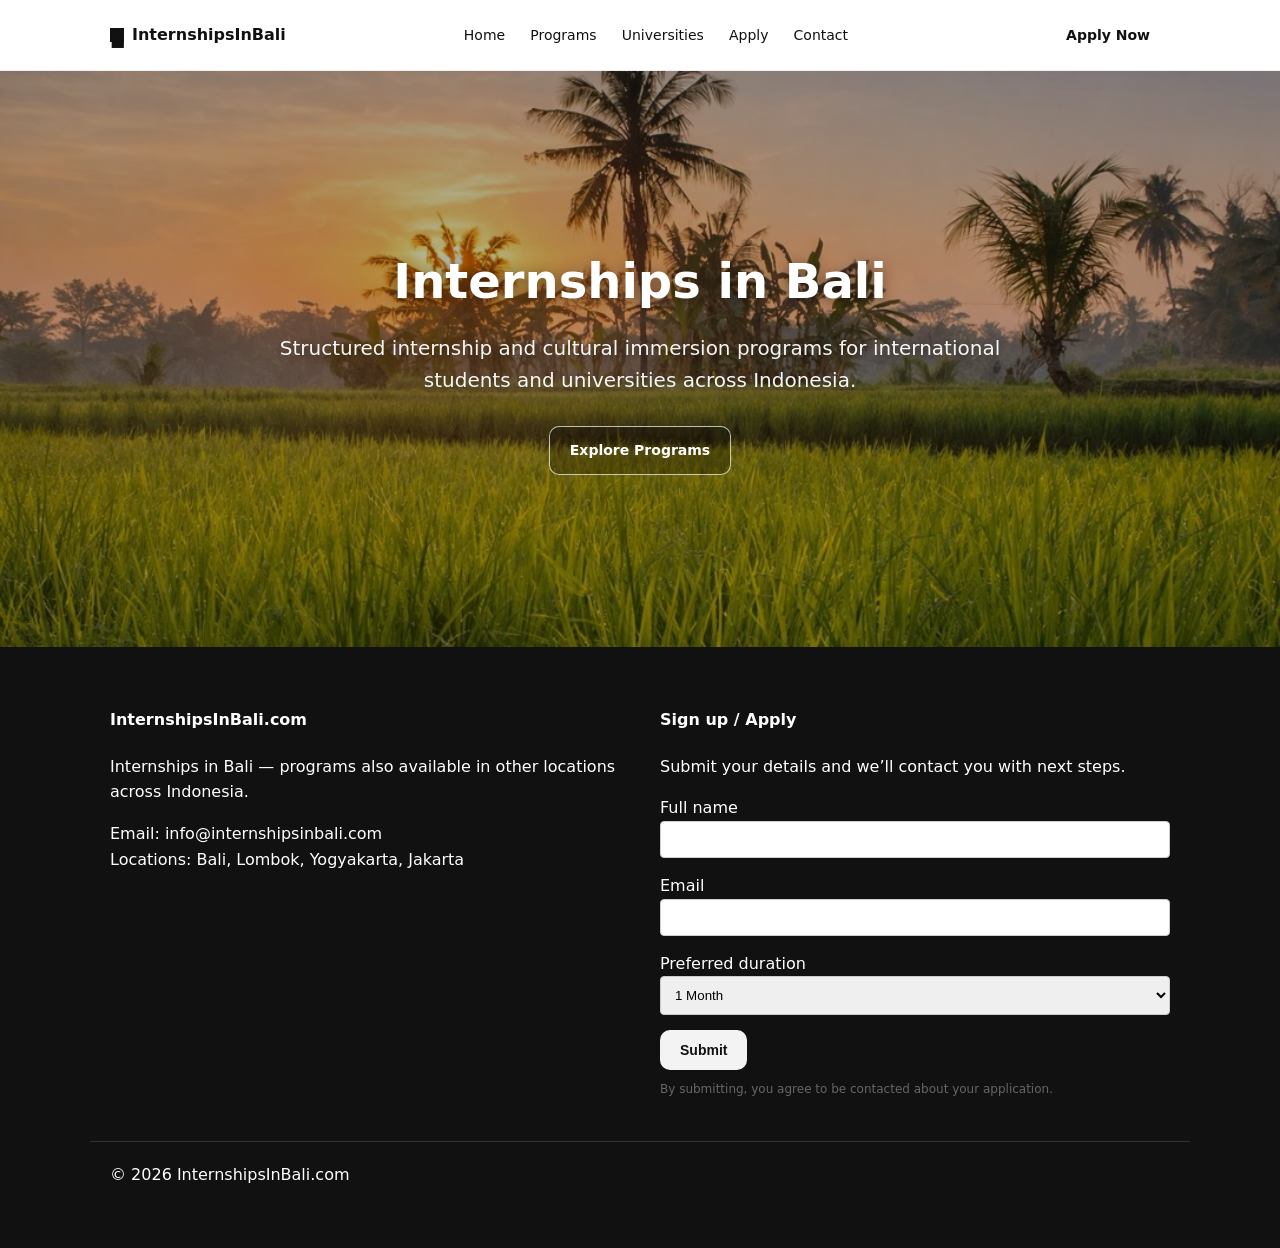
==== index.html @ 492c783b "Rename templates/index.html to index.html" ====
<!doctype html>
<html lang="en">
<head>
  <meta charset="utf-8" />
  <meta name="viewport" content="width=device-width,initial-scale=1" />
  <title>Internships in Bali</title>
  <meta name="description" content="{{ description or 'Structured internship and cultural immersion programs in Bali and across Indonesia.' }}" />
  <link rel="stylesheet" href="/static/css/site.css">
</head>
<body>

  <header class="site-header">
    <div class="container header-inner">
      <a class="brand" href="index.html">
        <span class="brand-mark">■</span>
        <span class="brand-text">InternshipsInBali</span>
      </a>

      <nav class="nav">
        <a href="index.html">Home</a>
        <a href="programs.html">Programs</a>
        <a href="universities.html">Universities</a>
        <a href="apply.html">Apply</a>
        <a href="#contact">Contact</a>
      </nav>

     <div class="nav-cta">
        <a class="btn btn-primary" href="apply.html">Apply Now</a>
     </div>
  </header>

  <main>
  <section class="hero">
  <div class="hero-content container">
    <h1>Internships in Bali</h1>

    <p class="lead">
      Structured internship and cultural immersion programs for international
      students and universities across Indonesia.
    </p>

    <div class="hero-actions">
      <a class="btn btn-ghost" href="programs.html">Explore Programs</a>
    </div>
  </div>
</section>
    
 </main>

  <footer class="site-footer" id="contact">
    <div class="container footer-grid">
      <div>
        <h4>InternshipsInBali.com</h4>
        <p class="muted">
          Internships in Bali — programs also available in other locations across Indonesia.
        </p>
        <p class="muted">
          Email: <a href="mailto:info@internshipsinbali.com">info@internshipsinbali.com</a><br/>
          Locations: Bali, Lombok, Yogyakarta, Jakarta
        </p>
      </div>

      <div>
        <h4>Sign up / Apply</h4>
        <p class="muted">Submit your details and we’ll contact you with next steps.</p>

        <!-- Site-wide signup form (appears on every page) -->
        <form class="form" method="post" action="{{ url_for('apply') }}">
          <div class="form-row">
            <label>Full name</label>
            <input name="full_name" type="text" required />
          </div>
          <div class="form-row">
            <label>Email</label>
            <input name="email" type="email" required />
          </div>
          <div class="form-row">
            <label>Preferred duration</label>
            <select name="duration">
              <option value="1-month">1 Month</option>
              <option value="4-months">4 Months</option>
              <option value="6-months">6 Months</option>
            </select>
          </div>
          <button class="btn btn-primary" type="submit">Submit</button>
          <p class="fineprint">By submitting, you agree to be contacted about your application.</p>
        </form>
      </div>
    </div>

    <div class="container footer-bottom">
      <span class="muted">© 2026 InternshipsInBali.com
    </div>
  </footer>

</body>
</html>
---- static/css/site.css ----
/* -----------------------------
   Base
----------------------------- */
* {
  box-sizing: border-box;
}

body {
  margin: 0;
  font-family: system-ui, -apple-system, BlinkMacSystemFont, "Segoe UI", sans-serif;
  color: #111;
  line-height: 1.6;
  background: #fff;
}

a {
  color: inherit;
  text-decoration: none;
}

h1, h2, h3, h4 {
  margin-top: 0;
  font-weight: 600;
}

p {
  margin: 0 0 1em;
}

/* -----------------------------
   Layout
----------------------------- */
.container {
  max-width: 1100px;
  margin: 0 auto;
  padding: 0 20px;
}

.section {
  padding: 70px 0;
}

.section.alt {
  background: #fafafa;
}

.page-head {
  padding: 80px 0 40px;
  background: #f7f7f7;
}

/* -----------------------------
   Header & Navigation
----------------------------- */
.site-header {
  border-bottom: 1px solid #eee;
  background: #fff;
  position: sticky;
  top: 0;
  z-index: 100;
}

.header-inner {
  display: flex;
  align-items: center;
  justify-content: space-between;
  height: 70px;
}

.brand {
  display: flex;
  align-items: center;
  font-weight: 600;
}

.brand-mark {
  display: inline-block;
  width: 14px;
  height: 14px;
  background: #111;
  margin-right: 8px;
}

.nav a {
  margin: 0 10px;
  font-size: 14px;
  padding: 6px 0;
}

.nav a.active {
  border-bottom: 2px solid #111;
}

.nav-cta {
  margin-left: 20px;
}

/* -----------------------------
   Buttons
----------------------------- */
.btn {
  display: inline-block;
  padding: 10px 16px;
  border-radius: 4px;
  font-size: 14px;
  cursor: pointer;
}

.btn-primary {
  background: #111;
  color: #fff;
  border: none;
}

.btn-ghost {
  border: 1px solid #111;
  background: transparent;
}

/* -----------------------------
   HERO (Home Page)
----------------------------- */

.hero {
  position: relative;
  min-height: 64vh;

  background-image: url("/static/images/bali-sunrise-hero.jpg");
  background-size: cover;
  background-repeat: no-repeat;

  /* show sky + palms instead of only rice */
  background-position: center 30%;

  display: flex;
  align-items: center;
  justify-content: center;
}

.hero::before {
  content: "";
  position: absolute;
  inset: 0;

  /* lighter, cinematic overlay */
  background: linear-gradient(
    rgba(0,0,0,0.35),
    rgba(0,0,0,0.18)
  );
}

.hero-content {
  position: relative;
  z-index: 2;

  max-width: 900px;
  padding: 0 20px;

  text-align: center;
  color: #ffffff;
}

.hero h1 {
  font-size: clamp(36px, 4.5vw, 56px);
  margin-bottom: 12px;
  color: #ffffff;
  text-shadow: 0 3px 14px rgba(0,0,0,0.45);
}

.hero p {
  font-size: clamp(16px, 2vw, 20px);
  max-width: 760px;
  margin: 0 auto 26px;
  color: #ffffff;
  opacity: 0.95;
  text-shadow: 0 2px 10px rgba(0,0,0,0.35);
}
/* =============================
   HERO CTA CLEANUP
   ============================= */

/* keep hero buttons centered (and prevent “drifting right”) */
.hero-actions,
.hero .hero-actions{
  display: flex;
  justify-content: center;
  align-items: center;
  gap: 14px;
  flex-wrap: wrap;
  width: 100%;
}

/* if a hero button is absolutely positioned, force it back into normal flow */
.hero a.btn-apply,
.hero .apply-now,
.hero .hero-apply,
.hero .btn-apply{
  position: static !important;
  margin: 0 !important;
}

/* optional: hide the hero Apply button completely (safe even if it doesn’t exist) */
.hero a[href*="apply"],
.hero .btn-apply,
.hero .apply-now{
  display: none !important;
}

/* -----------------------------
   HERO BUTTONS
----------------------------- */

.hero-actions {
  display: flex;
  justify-content: center;
  gap: 14px;
  flex-wrap: wrap;
}

.btn {
  padding: 12px 20px;
  border-radius: 10px;
  font-weight: 600;
  transition: all 0.2s ease;
}

.btn-primary {
  background: rgba(255,255,255,0.95);
  color: #111;
}

.btn-primary:hover {
  background: #ffffff;
}

.btn-ghost,
.btn-secondary {
  background: rgba(0,0,0,0.25);
  color: #ffffff;
  border: 1px solid rgba(255,255,255,0.7);
}

.btn-ghost:hover,
.btn-secondary:hover {
  background: rgba(0,0,0,0.4);
}

/* -----------------------------
   MOBILE TWEAKS
----------------------------- */

@media (max-width: 768px) {
  .hero {
    min-height: 72vh;
    background-position: center 40%;
  }
}
.hero h1 {
  font-size: 48px;
}

.hero h2 {
  font-size: 22px;
  font-weight: 400;
  margin-top: 10px;
}

.lead {
  font-size: 18px;
  max-width: 700px;
}

.hero-actions {
  margin-top: 30px;
}

/* -----------------------------
   Cards & Grids
----------------------------- */
.cards {
  display: grid;
  grid-template-columns: repeat(auto-fit, minmax(240px, 1fr));
  gap: 20px;
}

.card {
  padding: 20px;
  border: 1px solid #eee;
  border-radius: 6px;
  background: #fff;
}

.grid2 {
  display: grid;
  grid-template-columns: 1fr 1fr;
  gap: 40px;
}

/* -----------------------------
   Lists & Steps
----------------------------- */
.bullets {
  padding-left: 20px;
}

.steps {
  padding-left: 20px;
}

.steps li {
  margin-bottom: 10px;
}

/* -----------------------------
   Forms
----------------------------- */
.form {
  max-width: 520px;
}

.form-wide {
  max-width: 700px;
}

.form-row {
  margin-bottom: 15px;
}

.form input,
.form select,
.form textarea {
  width: 100%;
  padding: 10px;
  border: 1px solid #ccc;
  border-radius: 4px;
}

.form textarea {
  resize: vertical;
}

.form-inline {
  display: flex;
  gap: 10px;
  flex-wrap: wrap;
}

.form-inline input,
.form-inline select {
  flex: 1;
}

.fineprint {
  font-size: 12px;
  color: #666;
  margin-top: 10px;
}

/* -----------------------------
   Callouts
----------------------------- */
.callout {
  display: flex;
  align-items: center;
  justify-content: space-between;
  padding: 25px;
  border: 1px solid #eee;
  border-radius: 6px;
  gap: 20px;
  background: #fff;
}

/* -----------------------------
   Footer
----------------------------- */
.site-footer {
  background: #111;
  color: #fff;
  padding: 60px 0;
}

.footer-grid {
  display: grid;
  grid-template-columns: 1fr 1fr;
  gap: 40px;
}

.footer-bottom {
  margin-top: 30px;
  border-top: 1px solid #333;
  padding-top: 20px;
}

.site-footer a {
  color: #fff;
}

/* -----------------------------
   Responsive
----------------------------- */
@media (max-width: 768px) {
  .grid2 {
    grid-template-columns: 1fr;
  }

  .footer-grid {
    grid-template-columns: 1fr;
  }

  .hero h1 {
    font-size: 36px;
  }
}
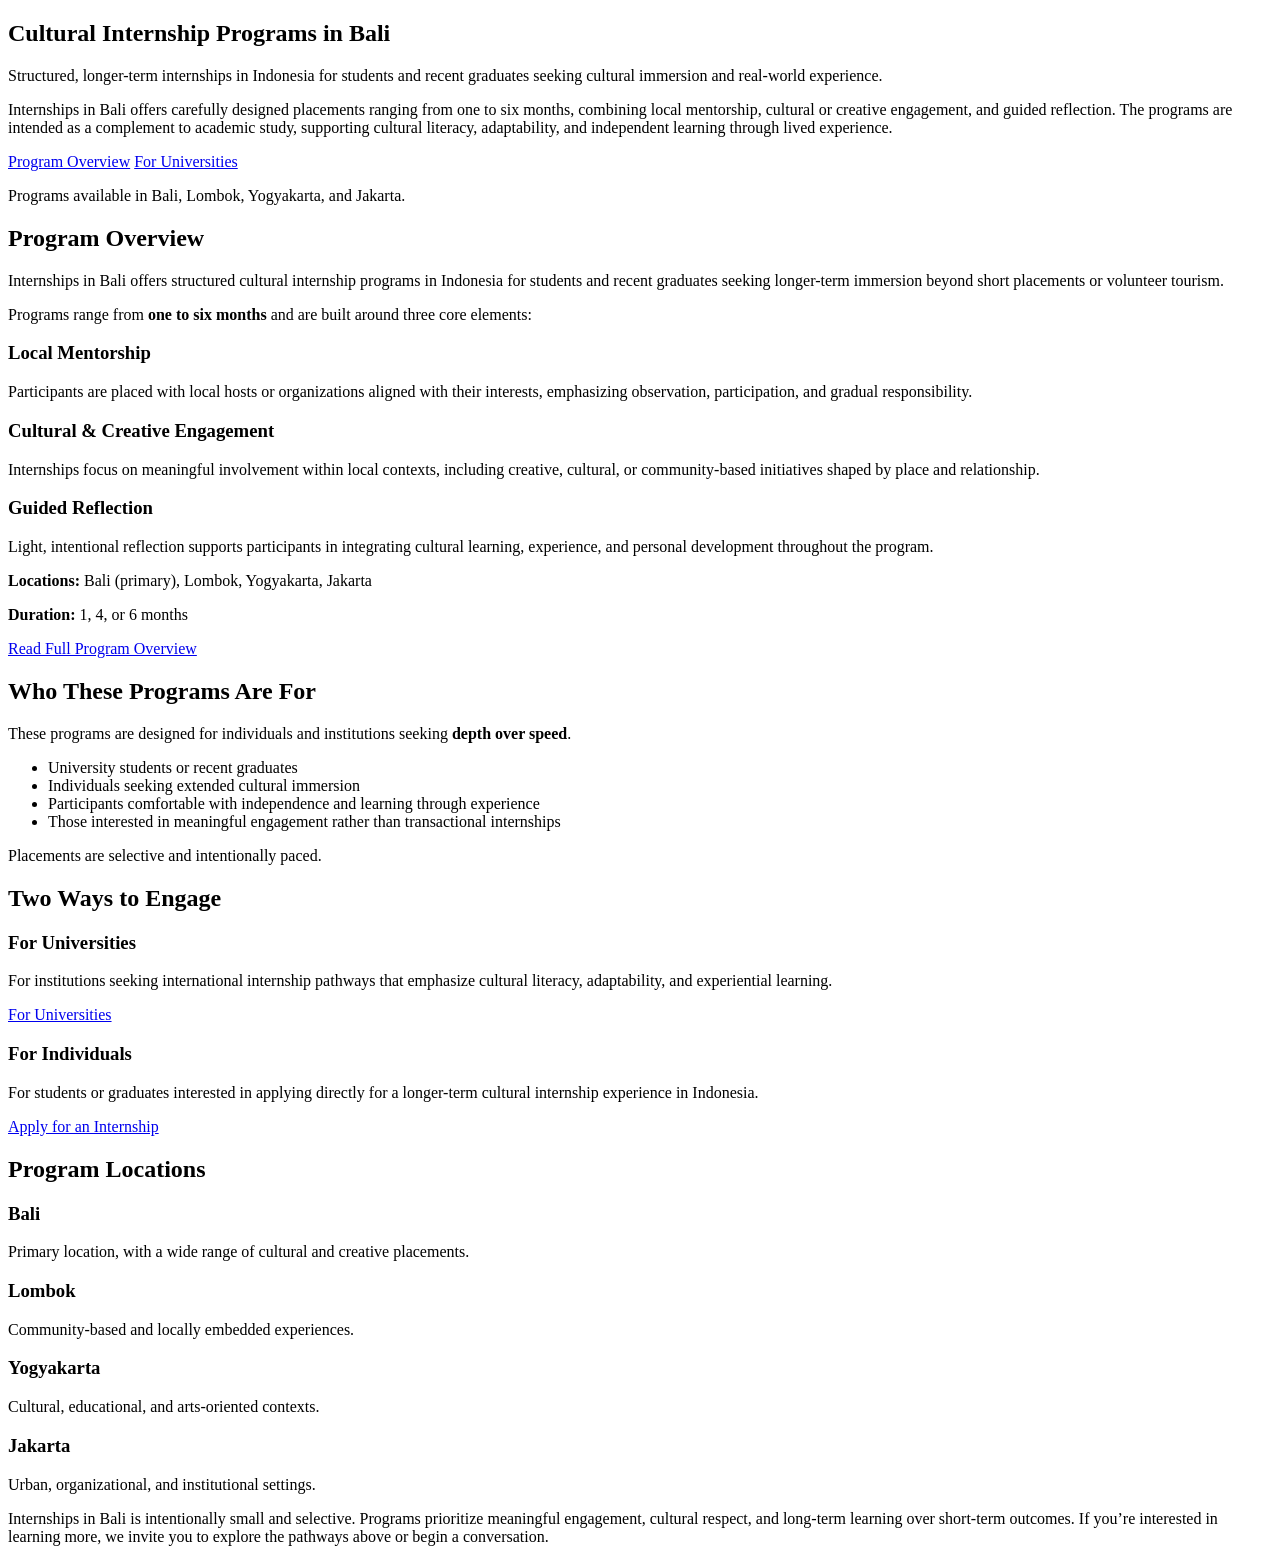
==== commit 753deee7: "Update index.html" ====
--- a/index.html
+++ b/index.html
@@ -1,97 +1,185 @@
+<!-- FILE: index.html
+     Static HTML homepage for Internships in Bali
+     Replace the links (program-overview.html, universities.html, apply.html) with your real filenames/paths.
+-->
 <!doctype html>
 <html lang="en">
 <head>
   <meta charset="utf-8" />
-  <meta name="viewport" content="width=device-width,initial-scale=1" />
+  <meta name="viewport" content="width=device-width, initial-scale=1" />
   <title>Internships in Bali</title>
-  <meta name="description" content="{{ description or 'Structured internship and cultural immersion programs in Bali and across Indonesia.' }}" />
-  <link rel="stylesheet" href="/static/css/site.css">
+  <meta name="description" content="Structured, longer-term cultural internships in Indonesia for students and recent graduates seeking cultural immersion and real-world experience." />
+
+  <!-- CSS: adjust path if your css folder is different -->
+  <link rel="stylesheet" href="static/css/internships.css" />
 </head>
+
 <body>
 
-  <header class="site-header">
-    <div class="container header-inner">
-      <a class="brand" href="index.html">
-        <span class="brand-mark">■</span>
-        <span class="brand-text">InternshipsInBali</span>
-      </a>
+  <main class="iib-home">
 
-      <nav class="nav">
-        <a href="index.html">Home</a>
-        <a href="programs.html">Programs</a>
-        <a href="universities.html">Universities</a>
-        <a href="apply.html">Apply</a>
-        <a href="#contact">Contact</a>
-      </nav>
+    <!-- HERO / ABOVE THE FOLD -->
+    <section class="iib-hero">
+      <div class="iib-container iib-hero__inner">
+        <h1 class="iib-hero__title">Cultural Internship Programs in Bali</h1>
 
-     <div class="nav-cta">
-        <a class="btn btn-primary" href="apply.html">Apply Now</a>
-     </div>
-  </header>
+        <p class="iib-hero__subtitle">
+          Structured, longer-term internships in Indonesia for students and recent graduates seeking cultural immersion and real-world experience.
+        </p>
 
-  <main>
-  <section class="hero">
-  <div class="hero-content container">
-    <h1>Internships in Bali</h1>
+        <p class="iib-hero__lead">
+          Internships in Bali offers carefully designed placements ranging from one to six months, combining local mentorship,
+          cultural or creative engagement, and guided reflection. The programs are intended as a complement to academic study,
+          supporting cultural literacy, adaptability, and independent learning through lived experience.
+        </p>
 
-    <p class="lead">
-      Structured internship and cultural immersion programs for international
-      students and universities across Indonesia.
-    </p>
+        <div class="iib-hero__cta">
+          <a class="iib-btn iib-btn--primary" href="program-overview.html">Program Overview</a>
+          <a class="iib-btn iib-btn--secondary" href="universities.html">For Universities</a>
+        </div>
 
-    <div class="hero-actions">
-      <a class="btn btn-ghost" href="programs.html">Explore Programs</a>
-    </div>
-  </div>
-</section>
-    
- </main>
-
-  <footer class="site-footer" id="contact">
-    <div class="container footer-grid">
-      <div>
-        <h4>InternshipsInBali.com</h4>
-        <p class="muted">
-          Internships in Bali — programs also available in other locations across Indonesia.
-        </p>
-        <p class="muted">
-          Email: <a href="mailto:info@internshipsinbali.com">info@internshipsinbali.com</a><br/>
-          Locations: Bali, Lombok, Yogyakarta, Jakarta
+        <p class="iib-hero__micro">
+          Programs available in Bali, Lombok, Yogyakarta, and Jakarta.
         </p>
       </div>
+    </section>
 
-      <div>
-        <h4>Sign up / Apply</h4>
-        <p class="muted">Submit your details and we’ll contact you with next steps.</p>
+    <!-- PROGRAM OVERVIEW (HOMEPAGE PREVIEW) -->
+    <section class="iib-section">
+      <div class="iib-container">
+        <h2 class="iib-h2">Program Overview</h2>
 
-        <!-- Site-wide signup form (appears on every page) -->
-        <form class="form" method="post" action="{{ url_for('apply') }}">
-          <div class="form-row">
-            <label>Full name</label>
-            <input name="full_name" type="text" required />
+        <p class="iib-p">
+          Internships in Bali offers structured cultural internship programs in Indonesia for students and recent graduates seeking longer-term immersion
+          beyond short placements or volunteer tourism.
+        </p>
+
+        <p class="iib-p">
+          Programs range from <strong>one to six months</strong> and are built around three core elements:
+        </p>
+
+        <div class="iib-cards">
+          <article class="iib-card">
+            <h3 class="iib-h3">Local Mentorship</h3>
+            <p class="iib-p">
+              Participants are placed with local hosts or organizations aligned with their interests, emphasizing observation, participation,
+              and gradual responsibility.
+            </p>
+          </article>
+
+          <article class="iib-card">
+            <h3 class="iib-h3">Cultural &amp; Creative Engagement</h3>
+            <p class="iib-p">
+              Internships focus on meaningful involvement within local contexts, including creative, cultural, or community-based initiatives shaped by place and relationship.
+            </p>
+          </article>
+
+          <article class="iib-card">
+            <h3 class="iib-h3">Guided Reflection</h3>
+            <p class="iib-p">
+              Light, intentional reflection supports participants in integrating cultural learning, experience, and personal development throughout the program.
+            </p>
+          </article>
+        </div>
+
+        <div class="iib-meta">
+          <p class="iib-meta__line"><strong>Locations:</strong> Bali (primary), Lombok, Yogyakarta, Jakarta</p>
+          <p class="iib-meta__line"><strong>Duration:</strong> 1, 4, or 6 months</p>
+        </div>
+
+        <div class="iib-actions">
+          <a class="iib-btn iib-btn--primary" href="program-overview.html">Read Full Program Overview</a>
+        </div>
+      </div>
+    </section>
+
+    <!-- WHO THESE PROGRAMS ARE FOR -->
+    <section class="iib-section iib-section--alt">
+      <div class="iib-container">
+        <h2 class="iib-h2">Who These Programs Are For</h2>
+
+        <p class="iib-p">
+          These programs are designed for individuals and institutions seeking <strong>depth over speed</strong>.
+        </p>
+
+        <ul class="iib-list">
+          <li>University students or recent graduates</li>
+          <li>Individuals seeking extended cultural immersion</li>
+          <li>Participants comfortable with independence and learning through experience</li>
+          <li>Those interested in meaningful engagement rather than transactional internships</li>
+        </ul>
+
+        <p class="iib-p">
+          Placements are selective and intentionally paced.
+        </p>
+      </div>
+    </section>
+
+    <!-- TWO PATHWAYS -->
+    <section class="iib-section">
+      <div class="iib-container">
+        <h2 class="iib-h2">Two Ways to Engage</h2>
+
+        <div class="iib-split">
+          <div class="iib-split__panel">
+            <h3 class="iib-h3">For Universities</h3>
+            <p class="iib-p">
+              For institutions seeking international internship pathways that emphasize cultural literacy, adaptability, and experiential learning.
+            </p>
+            <a class="iib-btn iib-btn--secondary" href="universities.html">For Universities</a>
           </div>
-          <div class="form-row">
-            <label>Email</label>
-            <input name="email" type="email" required />
+
+          <div class="iib-split__panel">
+            <h3 class="iib-h3">For Individuals</h3>
+            <p class="iib-p">
+              For students or graduates interested in applying directly for a longer-term cultural internship experience in Indonesia.
+            </p>
+            <a class="iib-btn iib-btn--primary" href="apply.html">Apply for an Internship</a>
           </div>
-          <div class="form-row">
-            <label>Preferred duration</label>
-            <select name="duration">
-              <option value="1-month">1 Month</option>
-              <option value="4-months">4 Months</option>
-              <option value="6-months">6 Months</option>
-            </select>
+        </div>
+      </div>
+    </section>
+
+    <!-- LOCATIONS SNAPSHOT -->
+    <section class="iib-section iib-section--alt">
+      <div class="iib-container">
+        <h2 class="iib-h2">Program Locations</h2>
+
+        <div class="iib-locations">
+          <div class="iib-location">
+            <h3 class="iib-h3">Bali</h3>
+            <p class="iib-p">Primary location, with a wide range of cultural and creative placements.</p>
           </div>
-          <button class="btn btn-primary" type="submit">Submit</button>
-          <p class="fineprint">By submitting, you agree to be contacted about your application.</p>
-        </form>
+
+          <div class="iib-location">
+            <h3 class="iib-h3">Lombok</h3>
+            <p class="iib-p">Community-based and locally embedded experiences.</p>
+          </div>
+
+          <div class="iib-location">
+            <h3 class="iib-h3">Yogyakarta</h3>
+            <p class="iib-p">Cultural, educational, and arts-oriented contexts.</p>
+          </div>
+
+          <div class="iib-location">
+            <h3 class="iib-h3">Jakarta</h3>
+            <p class="iib-p">Urban, organizational, and institutional settings.</p>
+          </div>
+        </div>
       </div>
-    </div>
+    </section>
 
-    <div class="container footer-bottom">
-      <span class="muted">© 2026 InternshipsInBali.com
-    </div>
-  </footer>
+    <!-- CLOSING -->
+    <section class="iib-section">
+      <div class="iib-container">
+        <p class="iib-p iib-closing">
+          Internships in Bali is intentionally small and selective. Programs prioritize meaningful engagement, cultural respect,
+          and long-term learning over short-term outcomes. If you’re interested in learning more, we invite you to explore the pathways above or begin a conversation.
+        </p>
+      </div>
+    </section>
+
+  </main>
 
 </body>
 </html>
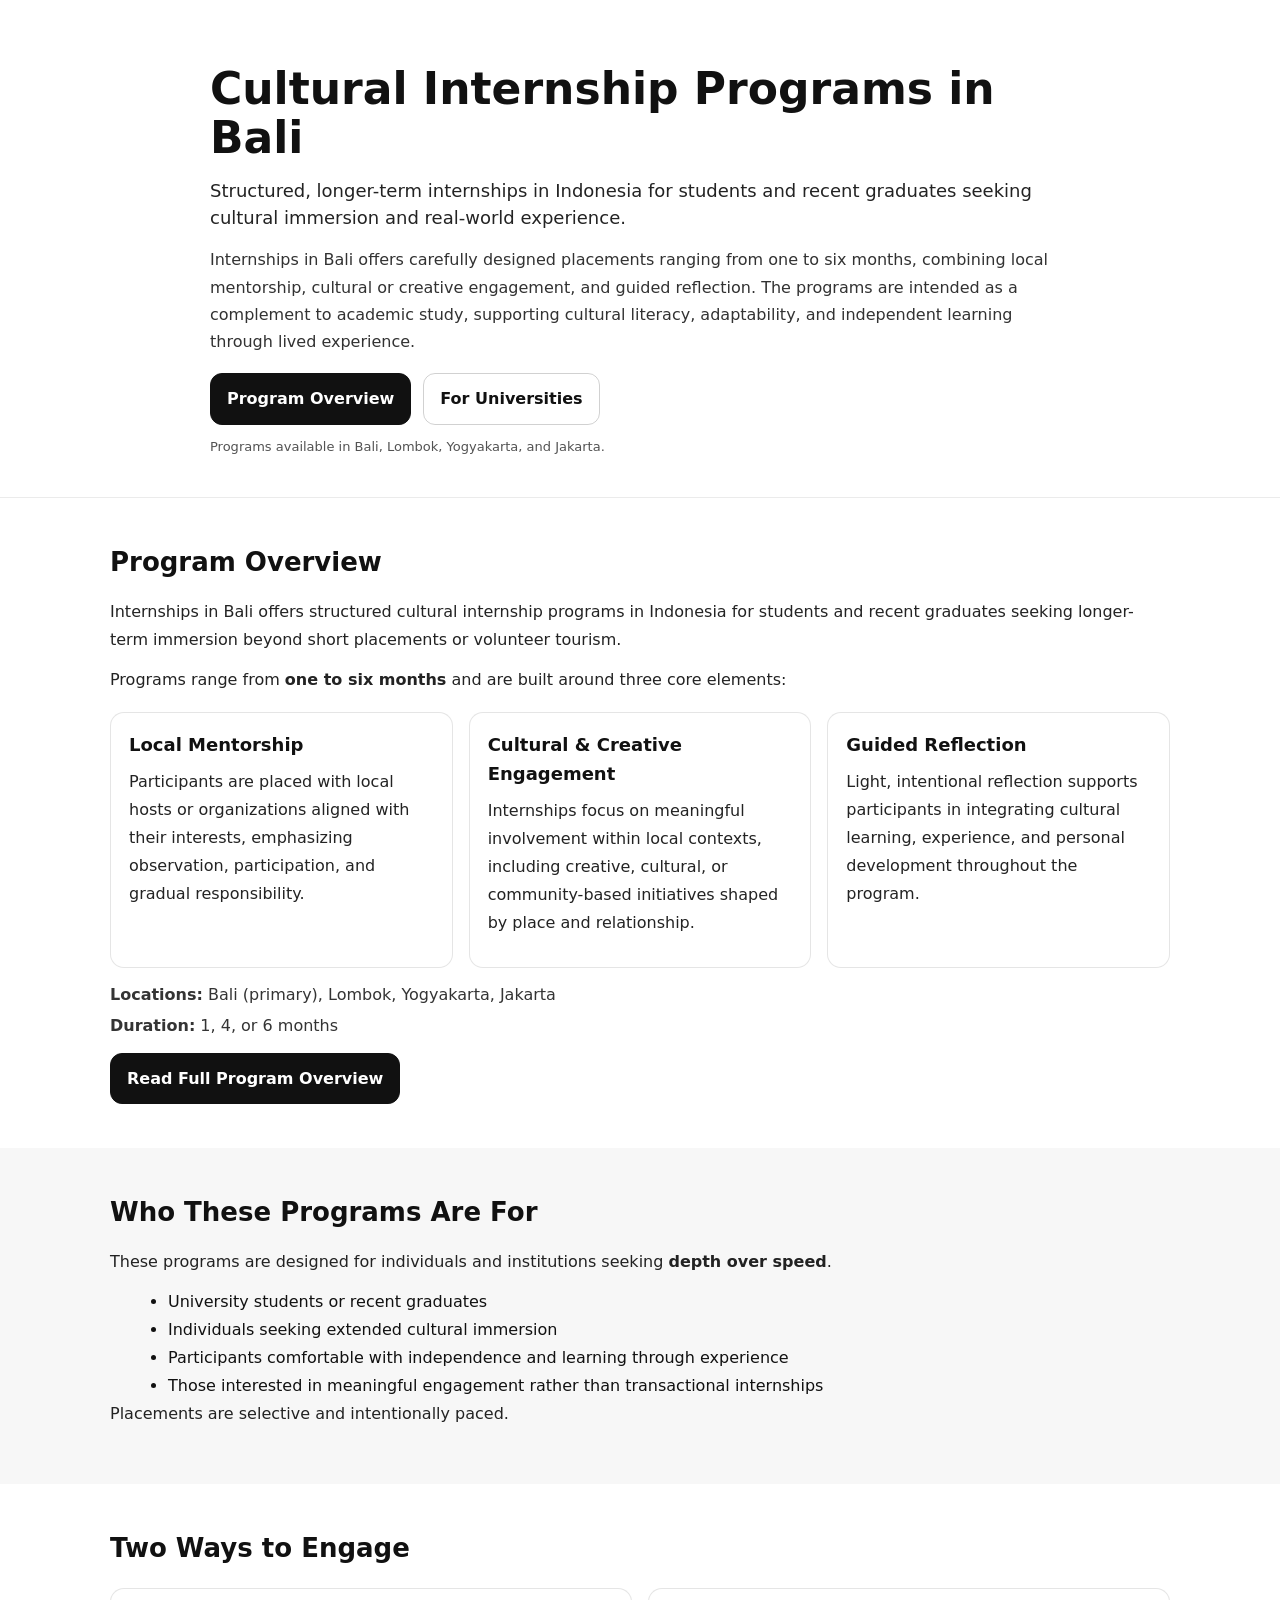
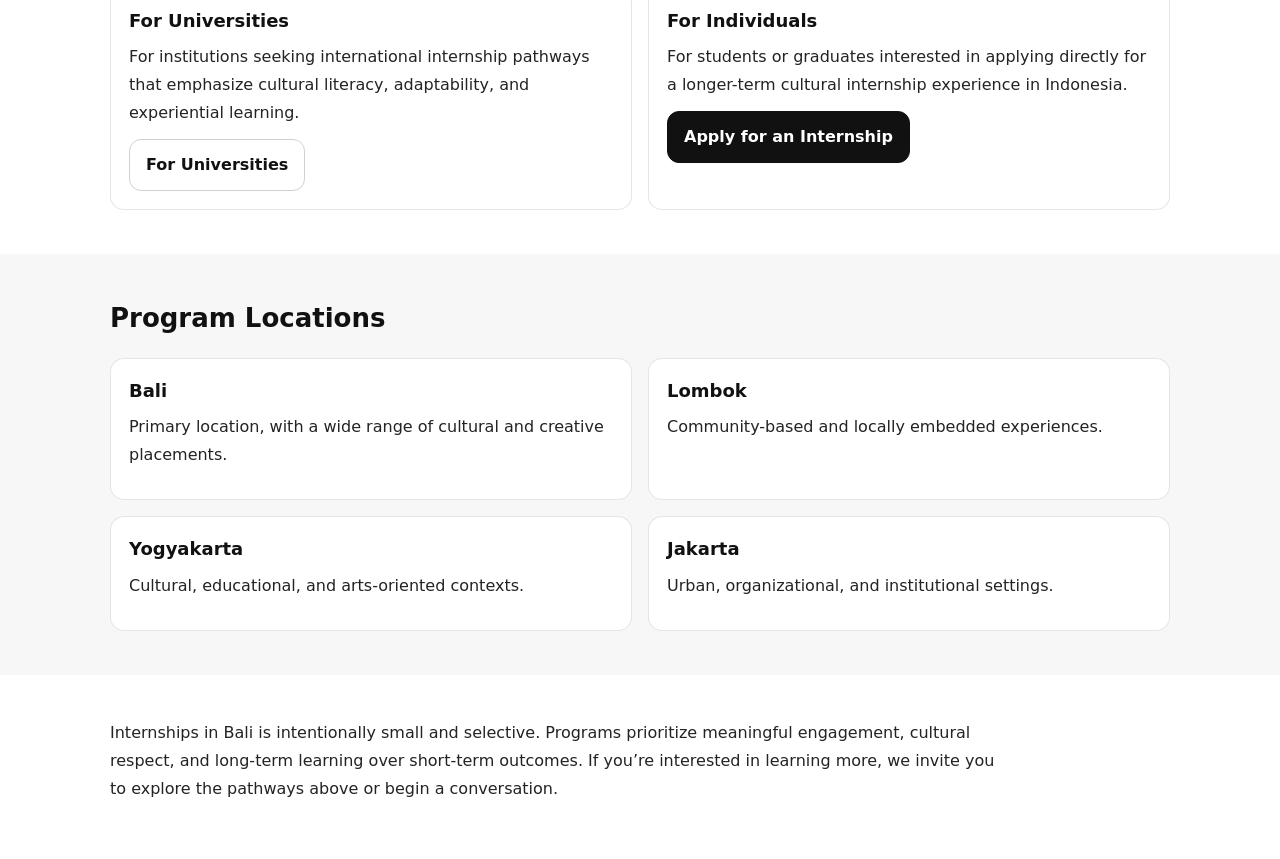
==== commit 22445872: "Update index.html" ====
--- a/index.html
+++ b/index.html
@@ -11,7 +11,7 @@
   <meta name="description" content="Structured, longer-term cultural internships in Indonesia for students and recent graduates seeking cultural immersion and real-world experience." />
 
   <!-- CSS: adjust path if your css folder is different -->
-  <link rel="stylesheet" href="static/css/internships.css" />
+  <link rel="stylesheet" href="static/css/site.css" />
 </head>
 
 <body>
--- a/static/css/site.css
+++ b/static/css/site.css
@@ -0,0 +1,619 @@
+/* =========================================================
+   site.css — CLEAN MASTER (Home + Programs fixed)
+   Copy/paste this as the ENTIRE file.
+========================================================= */
+
+/* -----------------------------
+   Base
+----------------------------- */
+* { box-sizing: border-box; }
+
+:root{
+  --text: #111;
+  --muted: #666;
+  --border: #eee;
+
+  --bg: #fff;
+  --bg-alt: #fafafa;
+
+  --dark: #111;
+  --white: #fff;
+
+  --hero-img: url("/static/images/bali-sunrise-hero.jpg");
+
+  /* overlay strength */
+  --overlay-top: rgba(0,0,0,0.30);
+  --overlay-bot: rgba(0,0,0,0.14);
+}
+
+body{
+  margin: 0;
+  font-family: system-ui, -apple-system, BlinkMacSystemFont, "Segoe UI", sans-serif;
+  color: var(--text);
+  line-height: 1.6;
+  background: var(--bg);
+}
+
+a{ color: inherit; text-decoration: none; }
+
+h1,h2,h3,h4{ margin-top: 0; font-weight: 600; }
+p{ margin: 0 0 1em; }
+
+/* -----------------------------
+   Layout
+----------------------------- */
+.container{
+  max-width: 1100px;
+  margin: 0 auto;
+  padding: 0 20px;
+}
+
+.section{ padding: 70px 0; }
+.section.alt{ background: var(--bg-alt); }
+
+/* -----------------------------
+   Header & Navigation
+----------------------------- */
+.site-header{
+  border-bottom: 1px solid var(--border);
+  background: #fff;
+  position: sticky;
+  top: 0;
+  z-index: 100;
+}
+
+.header-inner{
+  display: flex;
+  align-items: center;
+  justify-content: space-between;
+  height: 70px;
+  gap: 18px;
+}
+
+.brand{
+  display: flex;
+  align-items: center;
+  font-weight: 600;
+  white-space: nowrap;
+}
+
+/* The little black square next to “InternshipsInBali”
+   This IS intentionally a logo mark. You can hide it by setting display:none. */
+.brand-mark{
+  display: inline-block;
+  width: 14px;
+  height: 14px;
+  background: #111;
+  margin-right: 8px;
+  border-radius: 2px;
+}
+
+.brand-text{ letter-spacing: 0.1px; }
+
+.nav{
+  display: flex;
+  align-items: center;
+  gap: 18px;
+  flex-wrap: wrap;
+  justify-content: center;
+}
+
+.nav a{
+  font-size: 14px;
+  padding: 6px 0;
+  opacity: 0.9;
+}
+
+.nav a:hover{ opacity: 1; }
+
+.nav a.active{
+  border-bottom: 2px solid #111;
+  opacity: 1;
+}
+
+.nav-cta{
+  margin-left: 10px;
+  white-space: nowrap;
+}
+
+/* -----------------------------
+   Buttons (global)
+----------------------------- */
+.btn{
+  display: inline-block;
+  padding: 12px 20px;
+  border-radius: 10px;
+  font-size: 14px;
+  font-weight: 600;
+  cursor: pointer;
+  transition: all 0.2s ease;
+  line-height: 1;
+}
+
+.btn-primary{
+  background: #111;
+  color: #fff;
+  border: none;
+}
+
+.btn-primary:hover{ filter: brightness(1.05); }
+
+.btn-ghost{
+  border: 1px solid #111;
+  background: transparent;
+  color: #111;
+}
+
+.btn-ghost:hover{ background: rgba(0,0,0,0.04); }
+
+/* Header CTA button (top right) */
+.nav-cta .btn-primary{
+  border-radius: 10px;
+  padding: 10px 16px;
+}
+
+/* -----------------------------
+   HERO — Home Page
+----------------------------- */
+.hero{
+  position: relative;
+  min-height: 64vh;
+  background-image: var(--hero-img);
+  background-size: cover;
+  background-repeat: no-repeat;
+
+  /* better crop: show sky + palms, not only rice */
+  background-position: center 30%;
+
+  display: flex;
+  align-items: center;
+  justify-content: center;
+}
+
+.hero::before{
+  content: "";
+  position: absolute;
+  inset: 0;
+  background: linear-gradient(var(--overlay-top), var(--overlay-bot));
+}
+
+.hero-content{
+  position: relative;
+  z-index: 2;
+
+  width: 100%;
+  max-width: 900px;
+  padding: 0 20px;
+
+  text-align: center;
+  color: #fff;
+}
+
+.hero h1{
+  margin: 0 0 12px;
+  font-size: clamp(36px, 4.5vw, 56px);
+  color: #fff;
+  text-shadow: 0 3px 14px rgba(0,0,0,0.45);
+  letter-spacing: -0.02em;
+}
+
+.hero .lead,
+.hero p{
+  font-size: clamp(16px, 2vw, 20px);
+  max-width: 760px;
+  margin: 0 auto 26px;
+  color: rgba(255,255,255,0.95);
+  text-shadow: 0 2px 10px rgba(0,0,0,0.35);
+}
+
+/* hero buttons: always centered */
+.hero-actions{
+  display: flex;
+  justify-content: center;
+  align-items: center;
+  gap: 14px;
+  flex-wrap: wrap;
+  width: 100%;
+  margin-top: 6px;
+}
+
+/* hero button styling (white primary + glass secondary) */
+.hero .btn-primary{
+  background: rgba(255,255,255,0.95);
+  color: #111;
+  border: none;
+}
+
+.hero .btn-primary:hover{ background: #fff; }
+
+.hero .btn-ghost,
+.hero .btn-secondary{
+  background: rgba(0,0,0,0.25);
+  color: #fff;
+  border: 1px solid rgba(255,255,255,0.7);
+}
+
+.hero .btn-ghost:hover,
+.hero .btn-secondary:hover{
+  background: rgba(0,0,0,0.40);
+}
+
+/* Optional: If you want NO “Apply” button inside the HOME hero, keep this.
+   It only hides Apply inside the hero area, not site-wide. */
+.hero .hero-actions a[href*="apply"]{
+  display: none !important;
+}
+
+/* -----------------------------
+   Programs “Hero” (page-head)
+   Use page-head as a consistent header band
+----------------------------- */
+.page-head{
+  position: relative;
+  padding: 90px 0 70px;
+  background: #f7f7f7;
+  color: var(--text);
+}
+
+/* If you want Programs page to use the image hero style,
+   keep this block enabled. It’s safe for other pages too. */
+.page-head.is-hero{
+  background-image: var(--hero-img);
+  background-size: cover;
+  background-repeat: no-repeat;
+  background-position: center 35%;
+  color: #fff;
+  text-align: center;
+}
+
+.page-head.is-hero::before{
+  content: "";
+  position: absolute;
+  inset: 0;
+  background: linear-gradient(var(--overlay-top), var(--overlay-bot));
+}
+
+.page-head.is-hero .container{
+  position: relative;
+  z-index: 1;
+}
+
+.page-head.is-hero h1{
+  margin: 0 0 12px;
+  font-size: clamp(34px, 4.2vw, 52px);
+  letter-spacing: -0.02em;
+  text-shadow: 0 3px 14px rgba(0,0,0,0.45);
+}
+
+.page-head.is-hero p,
+.page-head.is-hero .lead{
+  margin: 0 auto;
+  max-width: 820px;
+  font-size: 18px;
+  color: rgba(255,255,255,0.92);
+  text-shadow: 0 2px 10px rgba(0,0,0,0.35);
+}
+
+/* HARD “ghost title” killer:
+   If Programs page has any huge left-floating title effect, this neutralizes it. */
+.page-head h1::before,
+.page-head h1::after{
+  content: none !important;
+}
+
+.page-head h1{
+  position: static !important;
+  left: auto !important;
+  right: auto !important;
+  transform: none !important;
+  opacity: 1 !important;
+  width: auto !important;
+}
+
+/* If your Programs page does NOT use .page-head but uses a hero section,
+   this still fixes it. */
+.page-hero,
+.programs-hero{
+  text-align: center !important;
+}
+.page-hero h1,
+.programs-hero h1{
+  position: static !important;
+  transform: none !important;
+  opacity: 1 !important;
+}
+.page-hero h1::before,
+.page-hero h1::after,
+.programs-hero h1::before,
+.programs-hero h1::after{
+  content: none !important;
+}
+
+/* -----------------------------
+   Cards & Grids
+----------------------------- */
+.cards{
+  display: grid;
+  grid-template-columns: repeat(auto-fit, minmax(240px, 1fr));
+  gap: 20px;
+}
+
+.card{
+  padding: 20px;
+  border: 1px solid var(--border);
+  border-radius: 6px;
+  background: #fff;
+}
+
+.grid2{
+  display: grid;
+  grid-template-columns: 1fr 1fr;
+  gap: 40px;
+}
+
+/* -----------------------------
+   Lists & Steps
+----------------------------- */
+.bullets{ padding-left: 20px; }
+.steps{ padding-left: 20px; }
+.steps li{ margin-bottom: 10px; }
+
+/* -----------------------------
+   Forms
+----------------------------- */
+.form{ max-width: 520px; }
+.form-wide{ max-width: 700px; }
+.form-row{ margin-bottom: 15px; }
+
+.form input,
+.form select,
+.form textarea{
+  width: 100%;
+  padding: 10px;
+  border: 1px solid #ccc;
+  border-radius: 6px;
+}
+
+.form textarea{ resize: vertical; }
+
+.form-inline{
+  display: flex;
+  gap: 10px;
+  flex-wrap: wrap;
+}
+
+.form-inline input,
+.form-inline select{ flex: 1; }
+
+.fineprint{
+  font-size: 12px;
+  color: var(--muted);
+  margin-top: 10px;
+}
+
+/* -----------------------------
+   Callouts
+----------------------------- */
+.callout{
+  display: flex;
+  align-items: center;
+  justify-content: space-between;
+  padding: 25px;
+  border: 1px solid var(--border);
+  border-radius: 10px;
+  gap: 20px;
+  background: #fff;
+}
+
+/* -----------------------------
+   Footer
+----------------------------- */
+.site-footer{
+  background: #111;
+  color: #fff;
+  padding: 60px 0;
+}
+
+.footer-grid{
+  display: grid;
+  grid-template-columns: 1fr 1fr;
+  gap: 40px;
+}
+
+.footer-bottom{
+  margin-top: 30px;
+  border-top: 1px solid #333;
+  padding-top: 20px;
+}
+
+.site-footer a{ color: #fff; }
+
+/* -----------------------------
+   Responsive
+----------------------------- */
+@media (max-width: 900px){
+  .header-inner{
+    height: auto;
+    padding: 14px 0;
+    align-items: flex-start;
+  }
+  .nav{
+    gap: 14px;
+    justify-content: flex-end;
+  }
+}
+
+@media (max-width: 768px){
+  .grid2{ grid-template-columns: 1fr; }
+  .footer-grid{ grid-template-columns: 1fr; }
+
+  .hero{
+    min-height: 72vh;
+    background-position: center 40%;
+  }
+
+  .nav{
+    justify-content: flex-start;
+  }
+}
+
+/* =============================
+   PROGRAMS HERO IMAGE
+   ============================= */
+
+.hero-programs {
+  background-image: url("/static/images/bali-programs-hero.jpg");
+  background-size: cover;
+  background-repeat: no-repeat;
+  background-position: center 40%;
+}
+/* =============================
+   UNIVERSITIES HERO IMAGE
+   ============================= */
+
+.hero-universities{
+  background-image: url("/static/images/universities-hero.jpg");
+  background-size: cover;
+  background-repeat: no-repeat;
+  background-position: center 40%;
+}
+/* ============================
+   UNIVERSITIES HERO OVERRIDE
+   ============================ */
+
+/* Make sure the hero has height */
+body.universities .hero{
+  min-height: 64vh;            /* or 70vh if you want bigger */
+  display: flex;
+  align-items: center;
+  justify-content: center;
+  position: relative;
+
+  background-image: url("/static/images/universities-hero.jpg") !important;
+  background-size: cover !important;
+  background-repeat: no-repeat !important;
+  background-position: center 35% !important;
+}
+
+/* Keep overlay consistent (if your .hero::before exists) */
+body.universities .hero::before{
+  content: "";
+  position: absolute;
+  inset: 0;
+  background: linear-gradient(rgba(0,0,0,0.35), rgba(0,0,0,0.18));
+}
+
+/* Keep text above overlay */
+body.universities .hero > *{
+  position: relative;
+  z-index: 1;
+}
+/* APPLY PAGE HERO */
+.apply-hero {
+  background-image: url("/static/images/apply-hero.jpg");
+  background-size: cover;
+  background-repeat: no-repeat;
+  background-position: center 45%;
+  color: #fff;
+  position: relative;
+}
+
+.apply-hero::before {
+  content: "";
+  position: absolute;
+  inset: 0;
+  background: linear-gradient(
+    rgba(0,0,0,0.45),
+    rgba(0,0,0,0.20)
+  );
+}
+
+.apply-hero .container {
+  position: relative;
+  z-index: 1;
+}
+/* =========================
+   APPLY PAGE HERO OVERRIDE
+   ========================= */
+
+.page-head.apply-hero{
+  background-image: url("/static/images/apply-hero.jpg") !important;
+  background-size: cover !important;
+  background-repeat: no-repeat !important;
+  background-position: center 45% !important;
+  color: #fff;
+  position: relative;
+}
+
+/* overlay for readability */
+.page-head.apply-hero::before{
+  content:"";
+  position:absolute;
+  inset:0;
+  background: linear-gradient(
+    rgba(0,0,0,0.45),
+    rgba(0,0,0,0.18)
+  );
+}
+
+.page-head.apply-hero .container{
+  position:relative;
+  z-index:1;
+}
+/* APPLY HERO IMAGE */
+.apply-hero{
+  background-image: url("/static/images/apply-hero.jpg");
+  background-size: cover;
+  background-repeat: no-repeat;
+  background-position: center 45%;
+}
+/* =========================================================
+   Internships in Bali – Homepage Sections
+   ========================================================= */
+
+.iib-container{max-width:1100px;margin:0 auto;padding:0 20px;}
+.iib-home{display:block;}
+
+.iib-hero{padding:64px 0 40px;border-bottom:1px solid rgba(0,0,0,.08);}
+.iib-hero__inner{max-width:900px;}
+.iib-hero__title{font-size:44px;line-height:1.12;margin:0 0 14px;}
+.iib-hero__subtitle{font-size:18px;line-height:1.55;margin:0 0 14px;opacity:.92;}
+.iib-hero__lead{font-size:16px;line-height:1.7;margin:0 0 18px;opacity:.86;}
+.iib-hero__cta{display:flex;gap:12px;flex-wrap:wrap;margin:10px 0 12px;}
+.iib-hero__micro{font-size:13px;opacity:.72;margin:0;}
+
+.iib-section{padding:44px 0;}
+.iib-section--alt{background:rgba(0,0,0,.03);}
+
+.iib-h2{font-size:26px;margin:0 0 14px;}
+.iib-h3{font-size:18px;margin:0 0 8px;}
+.iib-p{font-size:16px;line-height:1.75;margin:0 0 12px;opacity:.92;}
+
+.iib-cards{display:grid;grid-template-columns:repeat(3,minmax(0,1fr));gap:16px;margin-top:18px;}
+.iib-card{padding:18px;border:1px solid rgba(0,0,0,.10);border-radius:14px;background:#fff;}
+
+.iib-meta{margin-top:14px;}
+.iib-meta__line{margin:0 0 6px;opacity:.85;}
+
+.iib-actions{margin-top:14px;}
+
+.iib-list{margin:12px 0 0 18px;line-height:1.75;}
+
+.iib-split{display:grid;grid-template-columns:repeat(2,minmax(0,1fr));gap:16px;margin-top:18px;}
+.iib-split__panel{padding:18px;border:1px solid rgba(0,0,0,.10);border-radius:14px;background:#fff;}
+
+.iib-locations{display:grid;grid-template-columns:repeat(2,minmax(0,1fr));gap:16px;margin-top:18px;}
+.iib-location{padding:18px;border:1px solid rgba(0,0,0,.10);border-radius:14px;background:#fff;}
+
+.iib-btn{display:inline-block;padding:12px 16px;border-radius:12px;text-decoration:none;border:1px solid rgba(0,0,0,.18);font-weight:600;}
+.iib-btn--primary{background:#111;color:#fff;border-color:#111;}
+.iib-btn--secondary{background:transparent;color:#111;}
+
+.iib-closing{max-width:900px;}
+
+@media (max-width: 900px){
+  .iib-cards{grid-template-columns:1fr;}
+  .iib-split{grid-template-columns:1fr;}
+  .iib-locations{grid-template-columns:1fr;}
+  .iib-hero__title{font-size:34px;}
+}
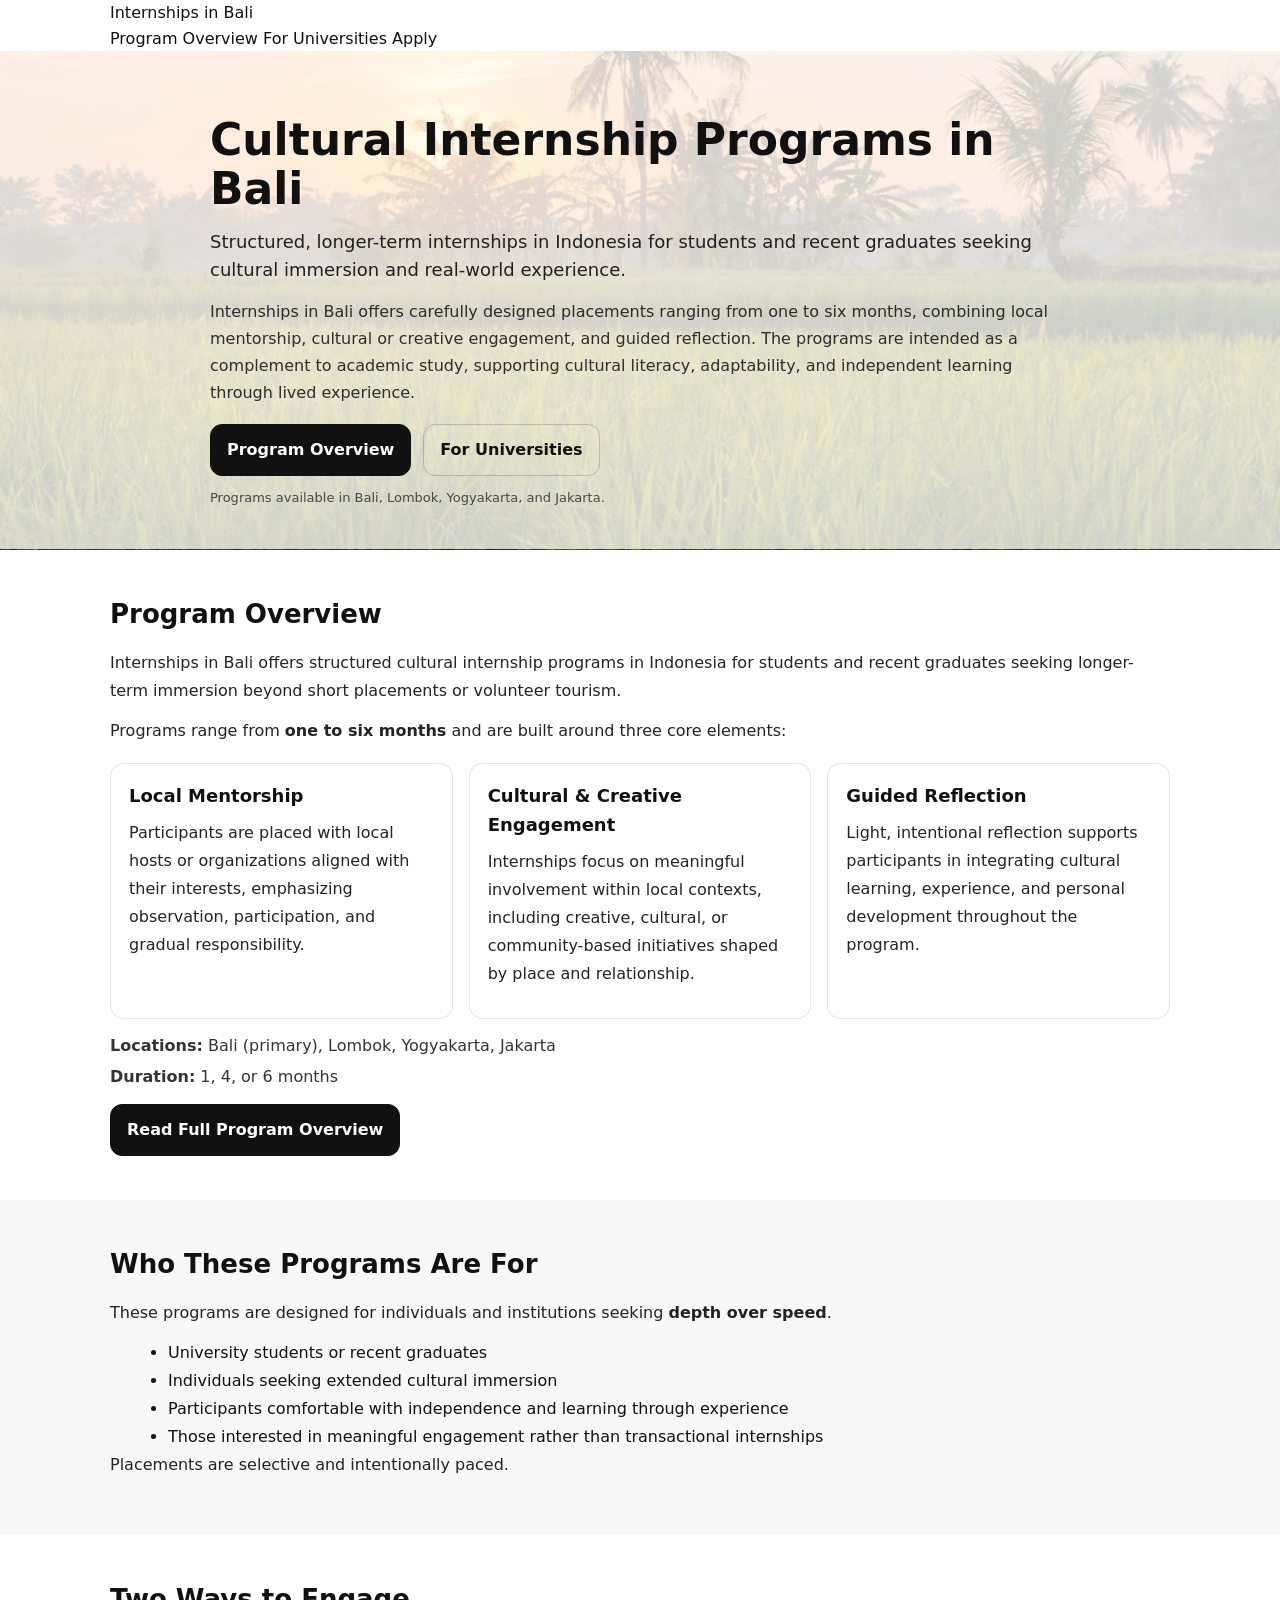
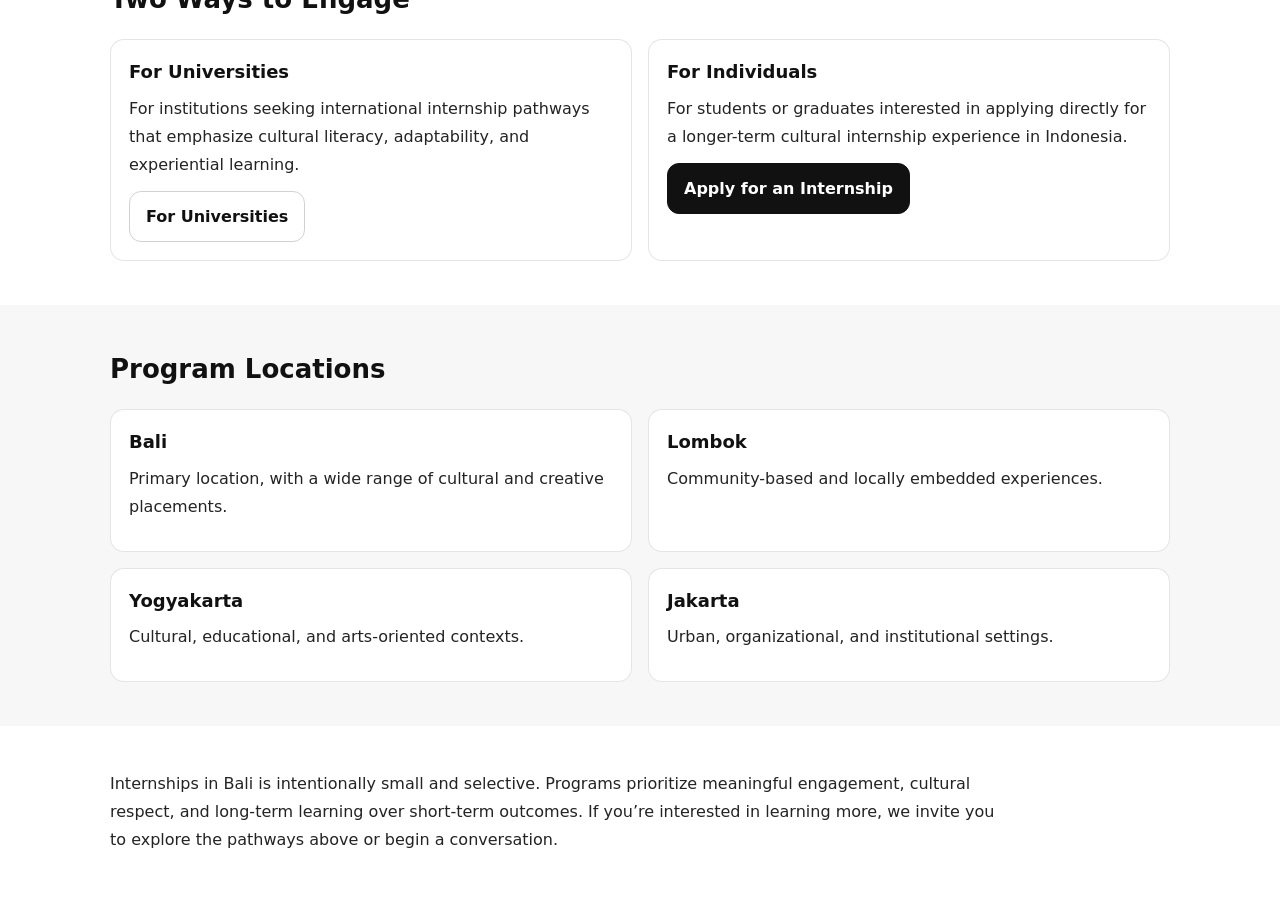
==== commit 6bd18b8c: "Update index.html" ====
--- a/index.html
+++ b/index.html
@@ -15,7 +15,19 @@
 </head>
 
 <body>
-
+     
+<header class="iib-nav">
+  <div class="iib-container iib-nav__inner">
+    <a class="iib-nav__brand" href="index.html">Internships in Bali</a>
+
+    <nav class="iib-nav__links">
+      <a href="#program-overview">Program Overview</a>
+      <a href="universities.html">For Universities</a>
+      <a class="iib-nav__cta" href="apply.html">Apply</a>
+    </nav>
+  </div>
+</header>
+     
   <main class="iib-home">
 
     <!-- HERO / ABOVE THE FOLD -->
@@ -34,10 +46,14 @@
         </p>
 
         <div class="iib-hero__cta">
-          <a class="iib-btn iib-btn--primary" href="program-overview.html">Program Overview</a>
-          <a class="iib-btn iib-btn--secondary" href="universities.html">For Universities</a>
-        </div>
-
+        <a class="iib-btn iib-btn--primary" href="#program-overview">
+         Program Overview
+      </a>
+      <a class="iib-btn iib-btn--secondary" href="universities.html">
+        For Universities
+      </a>
+     </div>
+           
         <p class="iib-hero__micro">
           Programs available in Bali, Lombok, Yogyakarta, and Jakarta.
         </p>
@@ -45,9 +61,9 @@
     </section>
 
     <!-- PROGRAM OVERVIEW (HOMEPAGE PREVIEW) -->
-    <section class="iib-section">
-      <div class="iib-container">
-        <h2 class="iib-h2">Program Overview</h2>
+    <section class="iib-section" id="program-overview">
+  <div class="iib-container">
+    <h2 class="iib-h2">Program Overview</h2>
 
         <p class="iib-p">
           Internships in Bali offers structured cultural internship programs in Indonesia for students and recent graduates seeking longer-term immersion
--- a/static/css/site.css
+++ b/static/css/site.css
@@ -19,8 +19,8 @@
   --dark: #111;
   --white: #fff;
 
-  --hero-img: url("/static/images/bali-sunrise-hero.jpg");
-
+  --hero-img: url("../images/bali-sunrise-hero.jpg");
+   
   /* overlay strength */
   --overlay-top: rgba(0,0,0,0.30);
   --overlay-bot: rgba(0,0,0,0.14);
@@ -617,3 +617,25 @@
   .iib-locations{grid-template-columns:1fr;}
   .iib-hero__title{font-size:34px;}
 }
+/* =========================================================
+   IIB HERO BACKGROUND (activate hero image)
+   ========================================================= */
+
+.iib-hero{
+  position: relative;
+  background-image: var(--hero-img);
+  background-size: cover;
+  background-position: center;
+}
+
+/* light overlay so the text stays readable */
+.iib-hero::before{
+  content:"";
+  position:absolute;
+  inset:0;
+  background: rgba(255,255,255,0.78);
+}
+
+.iib-hero__inner{
+  position: relative;
+}
